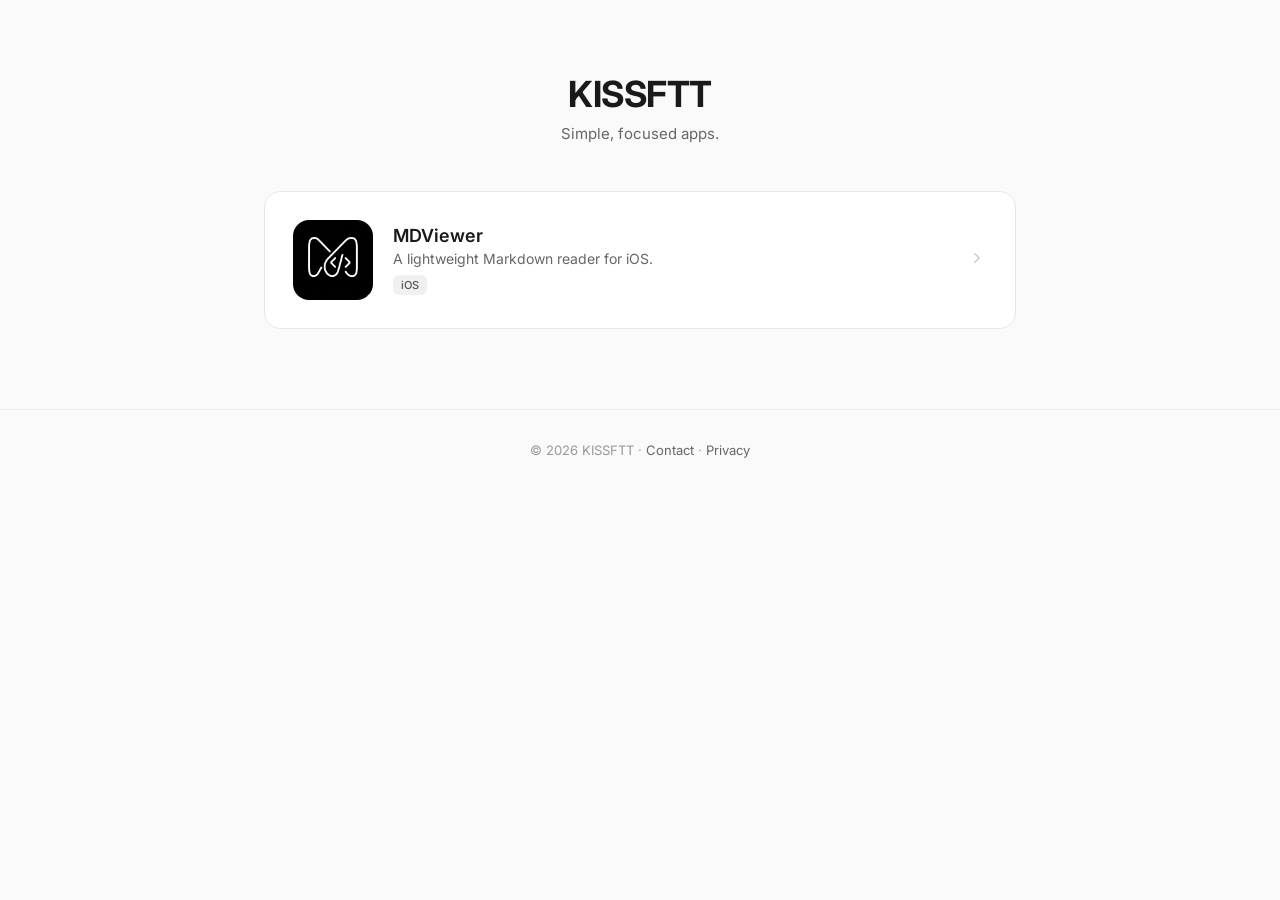
==== index.html @ a4b9b485 "Initial site: MDViewer landing page + privacy policy" ====
<!DOCTYPE html>
<html lang="en">
<head>
  <meta charset="UTF-8">
  <meta name="viewport" content="width=device-width, initial-scale=1.0">
  <title>KISSFTT Apps</title>
  <meta name="description" content="Simple, focused apps by KISSFTT.">
  <link rel="preconnect" href="https://fonts.googleapis.com">
  <link href="https://fonts.googleapis.com/css2?family=Inter:wght@400;500;600;700&display=swap" rel="stylesheet">
  <style>
    *{margin:0;padding:0;box-sizing:border-box}
    body{font-family:'Inter',-apple-system,BlinkMacSystemFont,sans-serif;background:#fafafa;color:#1a1a1a;-webkit-font-smoothing:antialiased}
    header{padding:48px 24px 32px;text-align:center}
    header h1{font-size:28px;font-weight:700;letter-spacing:-0.5px}
    header p{margin-top:8px;font-size:15px;color:#666}
    .apps{max-width:800px;margin:0 auto;padding:0 24px 80px;display:grid;grid-template-columns:1fr;gap:16px}
    .app-card{background:#fff;border:1px solid #e8e8e8;border-radius:16px;padding:24px;display:flex;align-items:center;gap:20px;transition:box-shadow .2s;text-decoration:none;color:inherit}
    .app-card:hover{box-shadow:0 4px 24px rgba(0,0,0,.06)}
    .app-icon{width:72px;height:72px;border-radius:16px;flex-shrink:0;overflow:hidden}
    .app-icon img{width:100%;height:100%;object-fit:cover}
    .app-info{flex:1;min-width:0}
    .app-info h2{font-size:18px;font-weight:600}
    .app-info .tagline{font-size:14px;color:#666;margin-top:4px}
    .app-info .platforms{margin-top:8px;display:flex;gap:6px}
    .badge{font-size:11px;font-weight:500;padding:3px 8px;border-radius:6px;background:#f0f0f0;color:#555}
    .app-link{flex-shrink:0}
    .app-link svg{width:20px;height:20px;color:#ccc}
    footer{text-align:center;padding:32px 24px;font-size:13px;color:#999;border-top:1px solid #eee}
    footer a{color:#666;text-decoration:none}
    footer a:hover{text-decoration:underline}
    @media(min-width:600px){header{padding:72px 24px 48px}header h1{font-size:36px}.apps{gap:20px}.app-card{padding:28px}.app-icon{width:80px;height:80px}}
  </style>
</head>
<body>
  <header>
    <h1>KISSFTT</h1>
    <p>Simple, focused apps.</p>
  </header>
  <div class="apps">
    <a class="app-card" href="/mdviewer">
      <div class="app-icon">
        <img src="/icons/mdviewer.png" alt="MDViewer">
      </div>
      <div class="app-info">
        <h2>MDViewer</h2>
        <p class="tagline">A lightweight Markdown reader for iOS.</p>
        <div class="platforms"><span class="badge">iOS</span></div>
      </div>
      <div class="app-link">
        <svg viewBox="0 0 20 20" fill="currentColor"><path fill-rule="evenodd" d="M7.21 14.77a.75.75 0 01.02-1.06L11.168 10 7.23 6.29a.75.75 0 111.04-1.08l4.5 4.25a.75.75 0 010 1.08l-4.5 4.25a.75.75 0 01-1.06-.02z" clip-rule="evenodd"/></svg>
      </div>
    </a>
  </div>
  <footer>
    <p>&copy; 2026 KISSFTT &middot; <a href="mailto:support@kissftt.com">Contact</a> &middot; <a href="/privacy">Privacy</a></p>
  </footer>
</body>
</html>
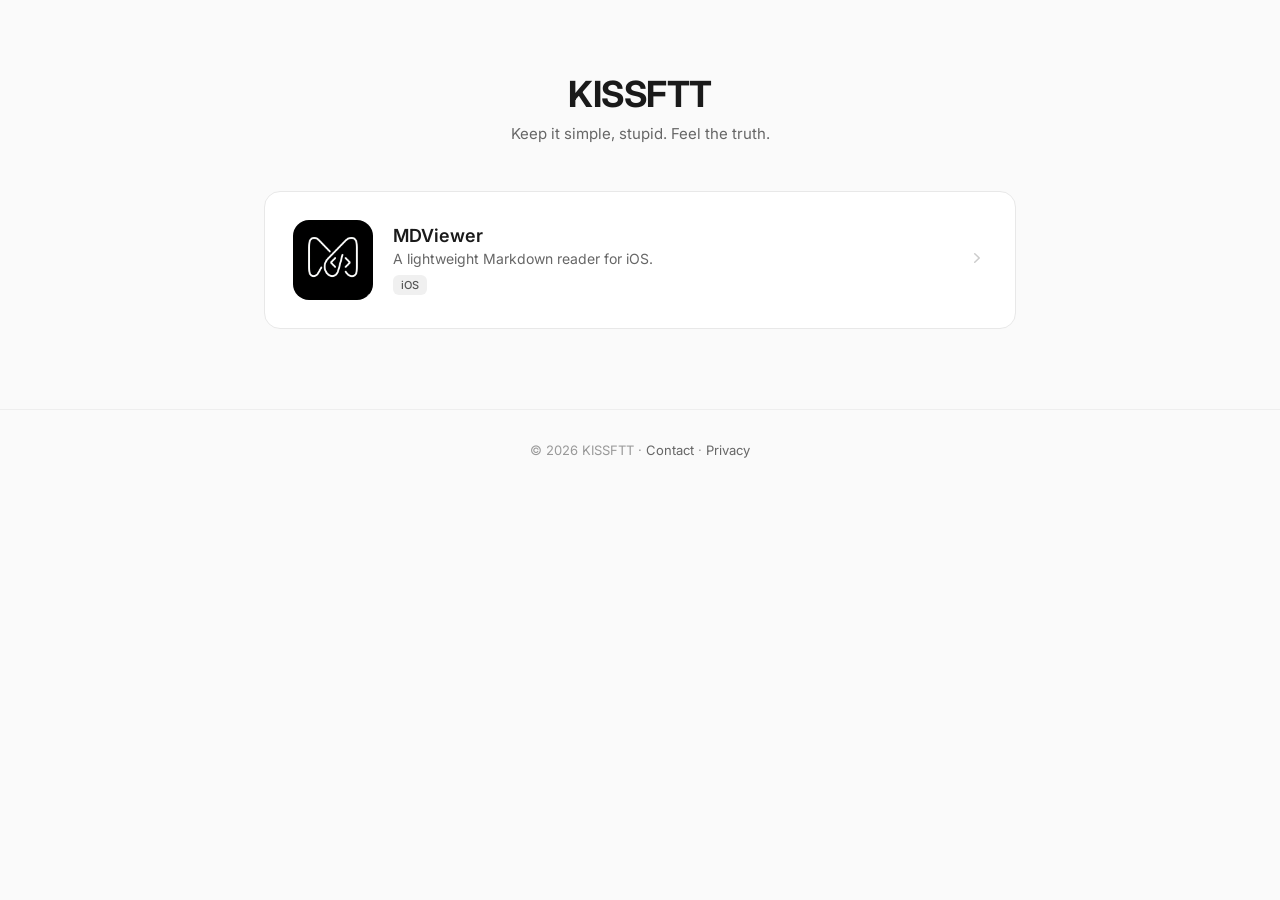
==== commit 57771c53: "Update tagline: Keep it simple, stupid. Feel the truth." ====
--- a/index.html
+++ b/index.html
@@ -34,7 +34,7 @@
 <body>
   <header>
     <h1>KISSFTT</h1>
-    <p>Simple, focused apps.</p>
+    <p>Keep it simple, stupid. Feel the truth.</p>
   </header>
   <div class="apps">
     <a class="app-card" href="/mdviewer">
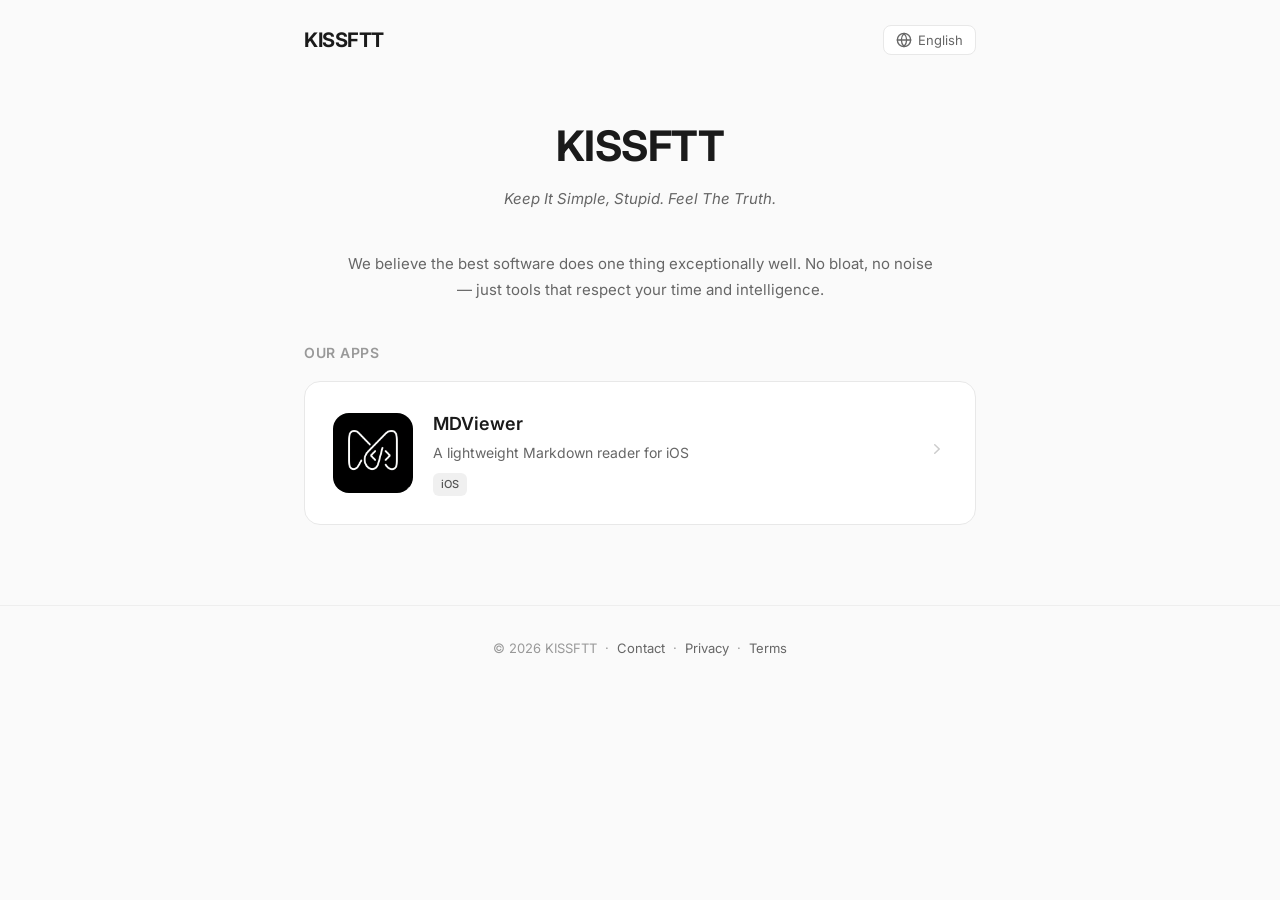
==== commit 59643402: "SEO: meta tags, Open Graph, structured data, sitemap, robots.txt" ====
--- a/index.html
+++ b/index.html
@@ -1,58 +1,99 @@
 <!DOCTYPE html>
-<html lang="en">
+<html lang="en" dir="ltr">
 <head>
   <meta charset="UTF-8">
   <meta name="viewport" content="width=device-width, initial-scale=1.0">
-  <title>KISSFTT Apps</title>
-  <meta name="description" content="Simple, focused apps by KISSFTT.">
+  <title>KISSFTT Apps — Simple, Focused Mobile Apps</title>
+  <meta name="description" content="KISSFTT builds simple, focused mobile apps that do one thing exceptionally well. No bloat, no noise — just tools that respect your time and intelligence.">
+  <meta name="keywords" content="KISSFTT, iOS apps, Markdown reader, MDViewer, mobile apps, productivity tools">
+  <meta name="author" content="KISSFTT">
+  <meta name="robots" content="index, follow">
+  <link rel="canonical" href="https://app.kissftt.com/">
+  <!-- Open Graph -->
+  <meta property="og:type" content="website">
+  <meta property="og:title" content="KISSFTT Apps — Simple, Focused Mobile Apps">
+  <meta property="og:description" content="We build simple, focused apps that do one thing exceptionally well. No bloat, no noise.">
+  <meta property="og:url" content="https://app.kissftt.com/">
+  <meta property="og:site_name" content="KISSFTT">
+  <meta property="og:image" content="https://app.kissftt.com/icons/mdviewer.png">
+  <meta property="og:locale" content="en_US">
+  <!-- Twitter Card -->
+  <meta name="twitter:card" content="summary">
+  <meta name="twitter:title" content="KISSFTT Apps">
+  <meta name="twitter:description" content="Simple, focused apps that respect your time and intelligence.">
+  <meta name="twitter:image" content="https://app.kissftt.com/icons/mdviewer.png">
+  <!-- Structured Data -->
+  <script type="application/ld+json">
+  {
+    "@context": "https://schema.org",
+    "@type": "Organization",
+    "name": "KISSFTT",
+    "url": "https://app.kissftt.com",
+    "logo": "https://app.kissftt.com/icons/mdviewer.png",
+    "description": "Simple, focused mobile apps. Keep It Simple, Stupid. Feel The Truth.",
+    "contactPoint": {
+      "@type": "ContactPoint",
+      "email": "support@kissftt.com",
+      "contactType": "customer support"
+    }
+  }
+  </script>
   <link rel="preconnect" href="https://fonts.googleapis.com">
+  <link rel="preconnect" href="https://fonts.gstatic.com" crossorigin>
   <link href="https://fonts.googleapis.com/css2?family=Inter:wght@400;500;600;700&display=swap" rel="stylesheet">
-  <style>
-    *{margin:0;padding:0;box-sizing:border-box}
-    body{font-family:'Inter',-apple-system,BlinkMacSystemFont,sans-serif;background:#fafafa;color:#1a1a1a;-webkit-font-smoothing:antialiased}
-    header{padding:48px 24px 32px;text-align:center}
-    header h1{font-size:28px;font-weight:700;letter-spacing:-0.5px}
-    header p{margin-top:8px;font-size:15px;color:#666}
-    .apps{max-width:800px;margin:0 auto;padding:0 24px 80px;display:grid;grid-template-columns:1fr;gap:16px}
-    .app-card{background:#fff;border:1px solid #e8e8e8;border-radius:16px;padding:24px;display:flex;align-items:center;gap:20px;transition:box-shadow .2s;text-decoration:none;color:inherit}
-    .app-card:hover{box-shadow:0 4px 24px rgba(0,0,0,.06)}
-    .app-icon{width:72px;height:72px;border-radius:16px;flex-shrink:0;overflow:hidden}
-    .app-icon img{width:100%;height:100%;object-fit:cover}
-    .app-info{flex:1;min-width:0}
-    .app-info h2{font-size:18px;font-weight:600}
-    .app-info .tagline{font-size:14px;color:#666;margin-top:4px}
-    .app-info .platforms{margin-top:8px;display:flex;gap:6px}
-    .badge{font-size:11px;font-weight:500;padding:3px 8px;border-radius:6px;background:#f0f0f0;color:#555}
-    .app-link{flex-shrink:0}
-    .app-link svg{width:20px;height:20px;color:#ccc}
-    footer{text-align:center;padding:32px 24px;font-size:13px;color:#999;border-top:1px solid #eee}
-    footer a{color:#666;text-decoration:none}
-    footer a:hover{text-decoration:underline}
-    @media(min-width:600px){header{padding:72px 24px 48px}header h1{font-size:36px}.apps{gap:20px}.app-card{padding:28px}.app-icon{width:80px;height:80px}}
-  </style>
+  <link rel="stylesheet" href="/style.css">
 </head>
 <body>
-  <header>
-    <h1>KISSFTT</h1>
-    <p>Keep it simple, stupid. Feel the truth.</p>
+  <header class="site-header">
+    <a class="site-logo" href="/">KISSFTT</a>
+    <div class="lang-selector">
+      <button class="lang-btn">
+        <svg viewBox="0 0 24 24" fill="none" stroke="currentColor" stroke-width="2" stroke-linecap="round" stroke-linejoin="round"><circle cx="12" cy="12" r="10"/><path d="M2 12h20"/><path d="M12 2a15.3 15.3 0 0 1 4 10 15.3 15.3 0 0 1-4 10 15.3 15.3 0 0 1-4-10 15.3 15.3 0 0 1 4-10z"/></svg>
+        <span class="lang-btn-text">English</span>
+      </button>
+      <div class="lang-dropdown"></div>
+    </div>
   </header>
+
+  <section class="brand-hero">
+    <h1 data-i18n="siteTitle">KISSFTT</h1>
+    <p class="tagline" data-i18n="motto">Keep It Simple, Stupid. Feel The Truth.</p>
+  </section>
+
+  <section class="brand-story">
+    <p data-i18n="brandStory">We believe the best software does one thing exceptionally well. No bloat, no noise — just tools that respect your time and intelligence.</p>
+  </section>
+
+  <p class="section-title" data-i18n="ourApps">Our Apps</p>
+
   <div class="apps">
-    <a class="app-card" href="/mdviewer">
-      <div class="app-icon">
-        <img src="/icons/mdviewer.png" alt="MDViewer">
+    <a class="app-card" href="/mdviewer/">
+      <div class="app-icon-sm">
+        <img src="/icons/mdviewer.png" alt="MDViewer — Lightweight Markdown Reader for iOS" width="80" height="80" loading="lazy">
       </div>
       <div class="app-info">
         <h2>MDViewer</h2>
-        <p class="tagline">A lightweight Markdown reader for iOS.</p>
-        <div class="platforms"><span class="badge">iOS</span></div>
+        <p class="card-tagline" data-i18n="mdviewerTagline">A lightweight Markdown reader for iOS</p>
+        <div class="platforms"><span class="badge" data-i18n="ios">iOS</span></div>
       </div>
-      <div class="app-link">
+      <div class="app-arrow">
         <svg viewBox="0 0 20 20" fill="currentColor"><path fill-rule="evenodd" d="M7.21 14.77a.75.75 0 01.02-1.06L11.168 10 7.23 6.29a.75.75 0 111.04-1.08l4.5 4.25a.75.75 0 010 1.08l-4.5 4.25a.75.75 0 01-1.06-.02z" clip-rule="evenodd"/></svg>
       </div>
     </a>
   </div>
-  <footer>
-    <p>&copy; 2026 KISSFTT &middot; <a href="mailto:support@kissftt.com">Contact</a> &middot; <a href="/privacy">Privacy</a></p>
+
+  <footer class="site-footer">
+    <p>
+      <span data-i18n="footerCopyright">&copy; 2026 KISSFTT</span>
+      &nbsp;&middot;&nbsp;
+      <a href="mailto:support@kissftt.com" data-i18n="footerContact">Contact</a>
+      &nbsp;&middot;&nbsp;
+      <a href="/privacy/" data-i18n="footerPrivacy">Privacy</a>
+      &nbsp;&middot;&nbsp;
+      <a href="/terms/" data-i18n="footerTerms">Terms</a>
+    </p>
   </footer>
+
+  <script src="/i18n.js"></script>
 </body>
 </html>
--- a/style.css
+++ b/style.css
@@ -0,0 +1,514 @@
+:root {
+  --bg: #fafafa;
+  --bg-card: #fff;
+  --text: #1a1a1a;
+  --text-secondary: #666;
+  --text-muted: #999;
+  --border: #e8e8e8;
+  --border-light: #eee;
+  --badge-bg: #f0f0f0;
+  --badge-text: #555;
+  --accent: #1a1a1a;
+  --radius-sm: 8px;
+  --radius-md: 12px;
+  --radius-lg: 16px;
+  --radius-xl: 28px;
+  --shadow-card: 0 4px 24px rgba(0,0,0,.06);
+  --shadow-icon: 0 8px 32px rgba(0,0,0,.12);
+  --max-width: 720px;
+  --max-width-narrow: 640px;
+}
+
+* { margin: 0; padding: 0; box-sizing: border-box; }
+
+body {
+  font-family: 'Inter', -apple-system, BlinkMacSystemFont, 'Segoe UI', sans-serif;
+  background: var(--bg);
+  color: var(--text);
+  -webkit-font-smoothing: antialiased;
+  -moz-osx-font-smoothing: grayscale;
+  line-height: 1.6;
+}
+
+/* Header */
+.site-header {
+  max-width: var(--max-width);
+  margin: 0 auto;
+  padding: 24px 24px 0;
+  display: flex;
+  justify-content: space-between;
+  align-items: center;
+}
+
+.site-logo {
+  font-size: 20px;
+  font-weight: 700;
+  letter-spacing: -0.5px;
+  color: var(--text);
+  text-decoration: none;
+}
+
+.lang-selector {
+  position: relative;
+}
+
+.lang-btn {
+  display: flex;
+  align-items: center;
+  gap: 6px;
+  padding: 6px 12px;
+  border: 1px solid var(--border);
+  border-radius: var(--radius-sm);
+  background: var(--bg-card);
+  color: var(--text-secondary);
+  font-family: inherit;
+  font-size: 13px;
+  cursor: pointer;
+  transition: border-color .2s;
+}
+
+.lang-btn:hover {
+  border-color: var(--text-muted);
+}
+
+.lang-btn svg {
+  width: 16px;
+  height: 16px;
+}
+
+.lang-dropdown {
+  display: none;
+  position: absolute;
+  top: calc(100% + 4px);
+  right: 0;
+  background: var(--bg-card);
+  border: 1px solid var(--border);
+  border-radius: var(--radius-md);
+  box-shadow: 0 8px 32px rgba(0,0,0,.1);
+  min-width: 160px;
+  max-height: 320px;
+  overflow-y: auto;
+  z-index: 100;
+  padding: 4px;
+}
+
+[dir="rtl"] .lang-dropdown {
+  right: auto;
+  left: 0;
+}
+
+.lang-dropdown.open {
+  display: block;
+}
+
+.lang-option {
+  display: block;
+  width: 100%;
+  padding: 8px 12px;
+  border: none;
+  background: none;
+  color: var(--text);
+  font-family: inherit;
+  font-size: 13px;
+  text-align: left;
+  cursor: pointer;
+  border-radius: 6px;
+  transition: background .15s;
+}
+
+[dir="rtl"] .lang-option {
+  text-align: right;
+}
+
+.lang-option:hover {
+  background: var(--badge-bg);
+}
+
+.lang-option.active {
+  font-weight: 600;
+  background: var(--badge-bg);
+}
+
+/* Hero / Brand section */
+.brand-hero {
+  text-align: center;
+  padding: 48px 24px 16px;
+  max-width: var(--max-width);
+  margin: 0 auto;
+}
+
+.brand-hero h1 {
+  font-size: 36px;
+  font-weight: 700;
+  letter-spacing: -0.5px;
+}
+
+.brand-hero .tagline {
+  margin-top: 8px;
+  font-size: 15px;
+  color: var(--text-secondary);
+  font-style: italic;
+}
+
+.brand-story {
+  max-width: var(--max-width-narrow);
+  margin: 0 auto;
+  padding: 24px 24px 40px;
+  text-align: center;
+}
+
+.brand-story p {
+  font-size: 15px;
+  color: var(--text-secondary);
+  line-height: 1.7;
+}
+
+/* Section titles */
+.section-title {
+  max-width: var(--max-width);
+  margin: 0 auto;
+  padding: 0 24px 16px;
+  font-size: 14px;
+  font-weight: 600;
+  text-transform: uppercase;
+  letter-spacing: 0.5px;
+  color: var(--text-muted);
+}
+
+/* App cards */
+.apps {
+  max-width: var(--max-width);
+  margin: 0 auto;
+  padding: 0 24px 80px;
+  display: grid;
+  grid-template-columns: 1fr;
+  gap: 16px;
+}
+
+.app-card {
+  background: var(--bg-card);
+  border: 1px solid var(--border);
+  border-radius: var(--radius-lg);
+  padding: 24px;
+  display: flex;
+  align-items: center;
+  gap: 20px;
+  transition: box-shadow .2s;
+  text-decoration: none;
+  color: inherit;
+}
+
+.app-card:hover {
+  box-shadow: var(--shadow-card);
+}
+
+.app-icon-sm {
+  width: 72px;
+  height: 72px;
+  border-radius: var(--radius-lg);
+  flex-shrink: 0;
+  overflow: hidden;
+}
+
+.app-icon-sm img {
+  width: 100%;
+  height: 100%;
+  object-fit: cover;
+}
+
+.app-info {
+  flex: 1;
+  min-width: 0;
+}
+
+.app-info h2 {
+  font-size: 18px;
+  font-weight: 600;
+}
+
+.app-info .card-tagline {
+  font-size: 14px;
+  color: var(--text-secondary);
+  margin-top: 4px;
+}
+
+.app-info .platforms {
+  margin-top: 8px;
+  display: flex;
+  gap: 6px;
+}
+
+.badge {
+  font-size: 11px;
+  font-weight: 500;
+  padding: 3px 8px;
+  border-radius: 6px;
+  background: var(--badge-bg);
+  color: var(--badge-text);
+}
+
+.app-arrow {
+  flex-shrink: 0;
+  color: #ccc;
+}
+
+.app-arrow svg {
+  width: 20px;
+  height: 20px;
+}
+
+/* App detail hero */
+.app-hero {
+  padding: 48px 24px 40px;
+  text-align: center;
+  max-width: var(--max-width-narrow);
+  margin: 0 auto;
+}
+
+.app-icon-lg {
+  width: 120px;
+  height: 120px;
+  border-radius: var(--radius-xl);
+  margin: 0 auto 24px;
+  overflow: hidden;
+  box-shadow: var(--shadow-icon);
+}
+
+.app-icon-lg img {
+  width: 100%;
+  height: 100%;
+}
+
+.app-hero h1 {
+  font-size: 32px;
+  font-weight: 700;
+  letter-spacing: -0.5px;
+}
+
+.app-hero .tagline {
+  font-size: 17px;
+  color: var(--text-secondary);
+  margin-top: 8px;
+}
+
+.badge-row {
+  margin-top: 24px;
+  display: flex;
+  justify-content: center;
+  gap: 12px;
+  flex-wrap: wrap;
+}
+
+.store-badge {
+  height: 44px;
+  border-radius: 10px;
+  background: var(--badge-bg);
+  color: var(--text-muted);
+  padding: 0 20px;
+  display: inline-flex;
+  align-items: center;
+  gap: 8px;
+  font-size: 14px;
+  font-weight: 500;
+  text-decoration: none;
+  cursor: default;
+  border: 1px solid var(--border);
+}
+
+/* Features */
+.features {
+  max-width: var(--max-width-narrow);
+  margin: 0 auto;
+  padding: 0 24px 64px;
+}
+
+.features h2 {
+  font-size: 20px;
+  font-weight: 600;
+  margin-bottom: 24px;
+  text-align: center;
+}
+
+.feature-grid {
+  display: grid;
+  grid-template-columns: 1fr 1fr;
+  gap: 16px;
+}
+
+.feature {
+  background: var(--bg-card);
+  border: 1px solid var(--border);
+  border-radius: var(--radius-md);
+  padding: 20px;
+}
+
+.feature .icon {
+  font-size: 24px;
+  margin-bottom: 8px;
+}
+
+.feature h3 {
+  font-size: 15px;
+  font-weight: 600;
+  margin-bottom: 4px;
+}
+
+.feature p {
+  font-size: 13px;
+  color: var(--text-secondary);
+  line-height: 1.5;
+}
+
+/* Support section */
+.support-section {
+  max-width: var(--max-width-narrow);
+  margin: 0 auto;
+  padding: 0 24px 64px;
+  text-align: center;
+}
+
+.support-section h2 {
+  font-size: 20px;
+  font-weight: 600;
+  margin-bottom: 16px;
+}
+
+.support-section p {
+  font-size: 15px;
+  color: var(--text-secondary);
+  line-height: 1.7;
+  margin-bottom: 12px;
+}
+
+.support-section a {
+  color: var(--text);
+  font-weight: 500;
+}
+
+/* Back link */
+.back-link {
+  display: inline-block;
+  padding: 16px 24px;
+  font-size: 14px;
+  color: var(--text-secondary);
+  text-decoration: none;
+}
+
+.back-link:hover {
+  color: var(--text);
+}
+
+/* Content pages (privacy, terms) */
+.content-page {
+  max-width: var(--max-width-narrow);
+  margin: 0 auto;
+  padding: 48px 24px 80px;
+}
+
+.content-page h1 {
+  font-size: 28px;
+  font-weight: 700;
+  margin-bottom: 8px;
+}
+
+.content-page .updated {
+  font-size: 13px;
+  color: var(--text-muted);
+  margin-bottom: 32px;
+}
+
+.content-page h2 {
+  font-size: 18px;
+  font-weight: 600;
+  margin: 28px 0 12px;
+}
+
+.content-page p,
+.content-page li {
+  font-size: 15px;
+  color: #444;
+  margin-bottom: 16px;
+  line-height: 1.7;
+}
+
+.content-page ul {
+  padding-left: 20px;
+}
+
+[dir="rtl"] .content-page ul {
+  padding-left: 0;
+  padding-right: 20px;
+}
+
+.content-page a {
+  color: var(--text-secondary);
+  text-decoration: none;
+}
+
+.content-page a:hover {
+  text-decoration: underline;
+}
+
+/* Footer */
+.site-footer {
+  text-align: center;
+  padding: 32px 24px;
+  font-size: 13px;
+  color: var(--text-muted);
+  border-top: 1px solid var(--border-light);
+}
+
+.site-footer a {
+  color: var(--text-secondary);
+  text-decoration: none;
+}
+
+.site-footer a:hover {
+  text-decoration: underline;
+}
+
+.footer-links {
+  display: flex;
+  justify-content: center;
+  gap: 8px;
+  flex-wrap: wrap;
+}
+
+.footer-sep {
+  color: var(--border);
+}
+
+/* Responsive */
+@media (min-width: 600px) {
+  .brand-hero {
+    padding-top: 56px;
+  }
+  .brand-hero h1 {
+    font-size: 42px;
+  }
+  .app-card {
+    padding: 28px;
+  }
+  .app-icon-sm {
+    width: 80px;
+    height: 80px;
+  }
+}
+
+@media (max-width: 480px) {
+  .feature-grid {
+    grid-template-columns: 1fr;
+  }
+  .app-hero h1 {
+    font-size: 28px;
+  }
+}
+
+/* RTL adjustments */
+[dir="rtl"] .app-arrow svg {
+  transform: scaleX(-1);
+}
+
+[dir="rtl"] .back-link {
+  direction: rtl;
+}
